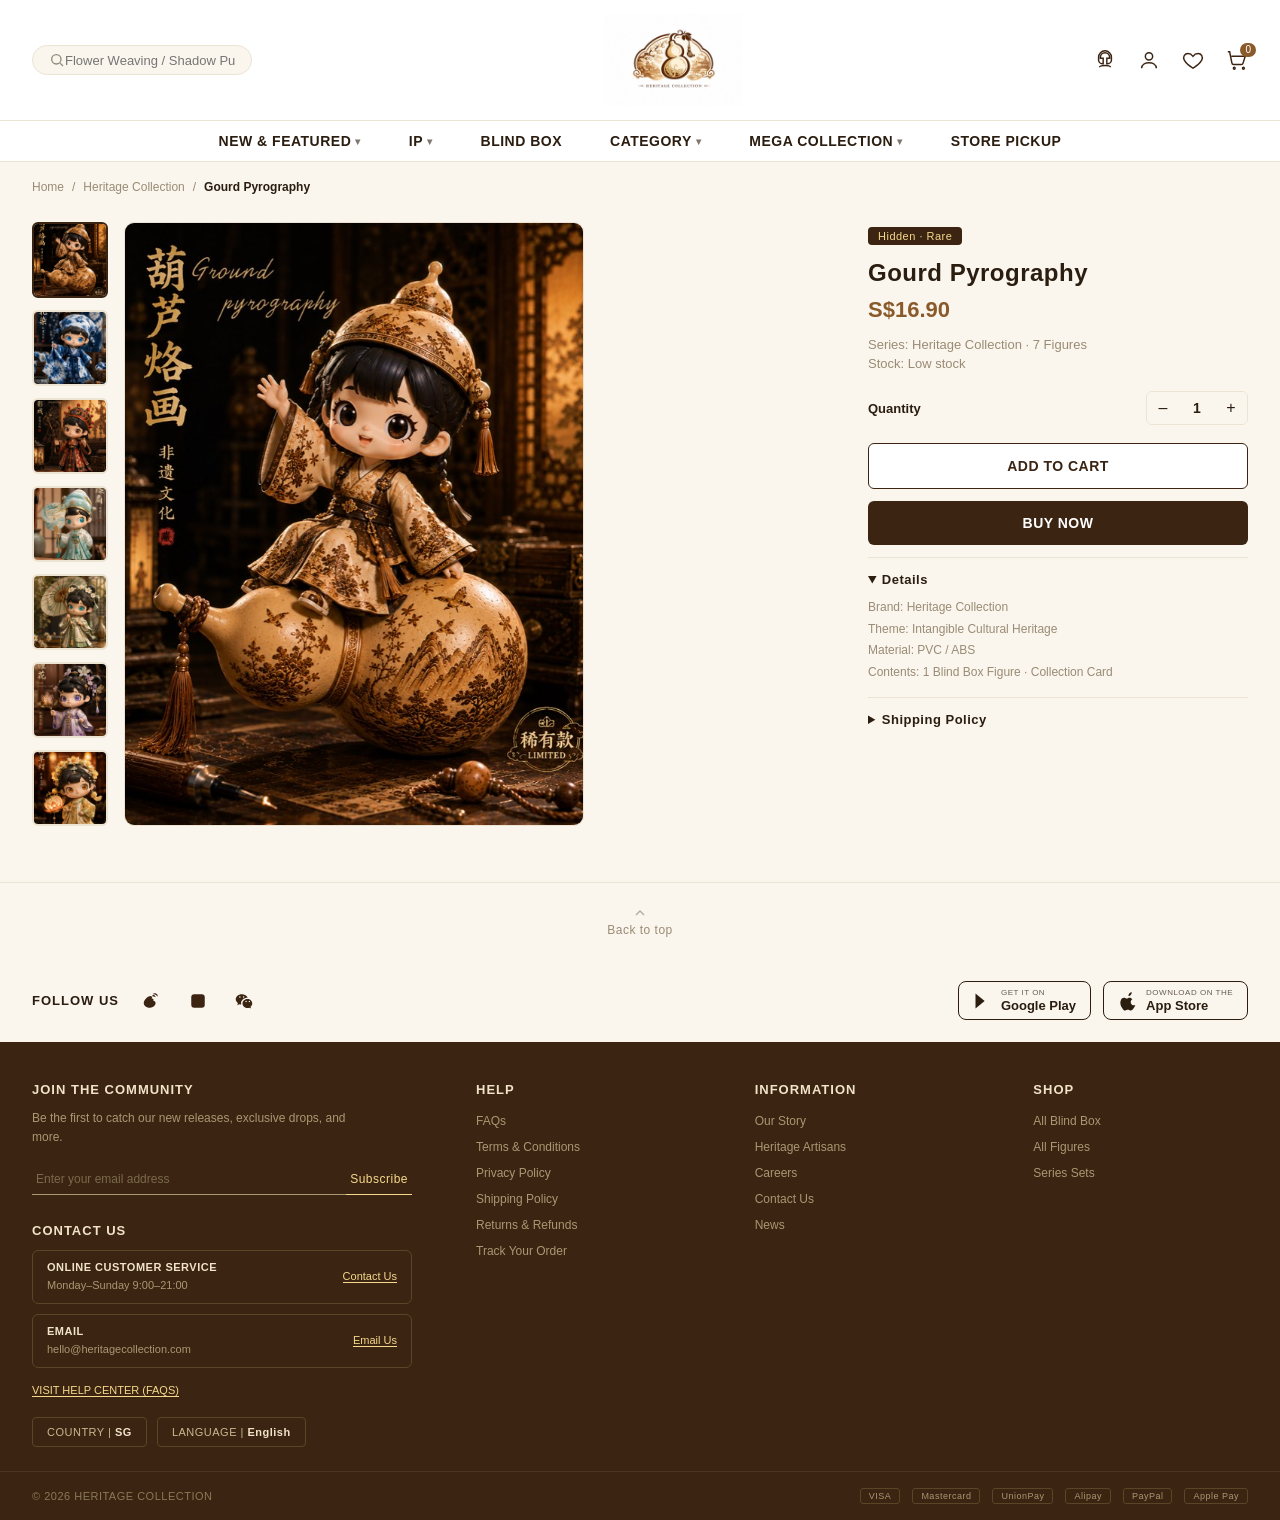
==== series.html @ 6947dbf0 "Uniform blind box pricing: every figure S$16.90, including the hidden edition" ====
<!DOCTYPE html>
<html lang="en">
<head>
<meta charset="UTF-8">
<meta name="viewport" content="width=device-width, initial-scale=1.0">
<title>Gourd Pyrography Series · HERITAGE COLLECTION</title>
<link rel="stylesheet" href="style.css?v=3">
</head>
<body>

  <header class="site">
    <div class="header-row">
      <div class="search-box">
        <svg viewBox="0 0 24 24" width="16" height="16" fill="none" stroke="currentColor" stroke-width="2"><circle cx="11" cy="11" r="7"/><line x1="21" y1="21" x2="16.65" y2="16.65"/></svg>
        <input type="text" placeholder="Flower Weaving / Shadow Puppetry">
      </div>

      <div class="logo">
        <a href="index.html"><img src="A25DA2EE-7A4B-4C79-8A4E-922E4BA84293.PNG" alt="Heritage Collection"></a>
      </div>

      <div class="header-icons">
        <div class="icon" title="Support">
          <svg viewBox="0 0 24 24" fill="none" stroke="currentColor" stroke-width="1.6"><path d="M12 2a7 7 0 0 0-7 7v3a4 4 0 0 0 4 4h1v-6H7V9a5 5 0 0 1 10 0v1h-3v6h1a4 4 0 0 0 4-4V9a7 7 0 0 0-7-7z"/><path d="M6 20c0-1 2-2 6-2s6 1 6 2"/></svg>
        </div>
        <div class="icon" title="Account">
          <svg viewBox="0 0 24 24" fill="none" stroke="currentColor" stroke-width="1.6"><circle cx="12" cy="8" r="4"/><path d="M4 21c0-4 4-6 8-6s8 2 8 6"/></svg>
        </div>
        <div class="icon" title="Wishlist">
          <svg viewBox="0 0 24 24" fill="none" stroke="currentColor" stroke-width="1.6"><path d="M12 21s-7-4.35-9.5-8.8C.5 8.3 3 5 6.5 5 8.5 5 10.5 6 12 8c1.5-2 3.5-3 5.5-3 3.5 0 6 3.3 4 7.2C19 16.65 12 21 12 21z"/></svg>
        </div>
        <div class="icon" title="Cart">
          <svg viewBox="0 0 24 24" fill="none" stroke="currentColor" stroke-width="1.6"><circle cx="9" cy="21" r="1"/><circle cx="19" cy="21" r="1"/><path d="M2 3h2l2.4 12.2a2 2 0 0 0 2 1.8h8.2a2 2 0 0 0 2-1.6L21 8H6"/></svg>
          <span class="cart-count">0</span>
        </div>
      </div>
    </div>

    <nav class="main-nav">
      <ul class="nav-row">
        <li>NEW & FEATURED <span class="caret">▾</span></li>
        <li>IP <span class="caret">▾</span></li>
        <li>BLIND BOX</li>
        <li>CATEGORY <span class="caret">▾</span></li>
        <li>MEGA COLLECTION <span class="caret">▾</span></li>
        <li>STORE PICKUP</li>
      </ul>
    </nav>
  </header>

  <div class="breadcrumb">
    <a href="index.html">Home</a>
    <span>/</span>
    <a href="index.html">Heritage Collection</a>
    <span>/</span>
    <span class="current" id="crumbCurrent">Gourd Pyrography</span>
  </div>

  <section class="section pdp-section">
    <div class="pdp">
      <div class="pdp-gallery">
        <div class="pdp-thumbs" id="pdpThumbs">
          <button class="pdp-thumb active" data-img="IMG_8674.JPG" data-name="Gourd Pyrography" data-price="S$16.90" data-tag="Hidden · Rare" data-ship="Low stock">
            <img src="IMG_8674.JPG" alt="Gourd Pyrography">
          </button>
          <button class="pdp-thumb" data-img="IMG_8672.JPG" data-name="Tie-dye Art" data-price="S$16.90" data-tag="" data-ship="In stock">
            <img src="IMG_8672.JPG" alt="Tie-dye Art">
          </button>
          <button class="pdp-thumb" data-img="IMG_8673.JPG" data-name="Shadow Puppetry" data-price="S$16.90" data-tag="" data-ship="In stock">
            <img src="IMG_8673.JPG" alt="Shadow Puppetry">
          </button>
          <button class="pdp-thumb" data-img="IMG_8675.JPG" data-name="Lacquer Fan" data-price="S$16.90" data-tag="" data-ship="In stock">
            <img src="IMG_8675.JPG" alt="Lacquer Fan">
          </button>
          <button class="pdp-thumb" data-img="IMG_8676.JPG" data-name="Oil-paper Umbrella" data-price="S$16.90" data-tag="" data-ship="In stock">
            <img src="IMG_8676.JPG" alt="Oil-paper Umbrella">
          </button>
          <button class="pdp-thumb" data-img="IMG_8670.JPG" data-name="Flower Weaving Craft" data-price="S$16.90" data-tag="" data-ship="In stock">
            <img src="IMG_8670.JPG" alt="Flower Weaving Craft">
          </button>
          <button class="pdp-thumb" data-img="IMG_8671.JPG" data-name="Dried Flower Lantern" data-price="S$16.90" data-tag="" data-ship="In stock">
            <img src="IMG_8671.JPG" alt="Dried Flower Lantern">
          </button>
        </div>
        <div class="pdp-main">
          <img id="pdpMainImage" src="IMG_8674.JPG" alt="Gourd Pyrography">
        </div>
      </div>

      <div class="pdp-info">
        <div class="pdp-tag" id="pdpTag">Hidden · Rare</div>
        <h1 id="pdpName">Gourd Pyrography</h1>
        <div class="pdp-price" id="pdpPrice">S$16.90</div>
        <div class="pdp-meta">Series: Heritage Collection · 7 Figures</div>
        <div class="pdp-meta">Stock: <span id="pdpStock">Low stock</span></div>

        <div class="pdp-qty">
          <span>Quantity</span>
          <div class="qty-stepper">
            <button id="qtyMinus">–</button>
            <span id="qtyValue">1</span>
            <button id="qtyPlus">+</button>
          </div>
        </div>

        <button class="pdp-add">ADD TO CART</button>
        <button class="pdp-buy">BUY NOW</button>

        <details class="pdp-details" open>
          <summary>Details</summary>
          <div class="pdp-details-body">
            Brand: Heritage Collection<br>
            Theme: Intangible Cultural Heritage<br>
            Material: PVC / ABS<br>
            Contents: 1 Blind Box Figure · Collection Card
          </div>
        </details>
        <details class="pdp-details">
          <summary>Shipping Policy</summary>
          <div class="pdp-details-body">
            Orders ship within 3–5 business days. Hidden and limited figures may ship separately due to demand.
          </div>
        </details>
      </div>
    </div>
  </section>

  <div class="back-to-top-wrap">
    <a href="#top" class="back-to-top">
      <svg viewBox="0 0 24 24" width="16" height="16" fill="none" stroke="currentColor" stroke-width="2"><path d="M6 15l6-6 6 6"/></svg>
      Back to top
    </a>
  </div>

  <div class="footer-social">
    <div class="follow-us">
      <span>FOLLOW US</span>
      <div class="social-icons">
        <a href="#" title="Weibo"><svg viewBox="0 0 24 24" width="18" height="18" fill="currentColor"><path d="M9.5 21c-4.7 0-8.5-2.6-8.5-6.4 0-2.2 1.4-4.6 3.7-6.6 2.9-2.6 6.1-3.4 7.1-1.8.4.6.3 1.5-.2 2.4 1.1-.2 2 .1 2.3.9.2.5.1 1.1-.3 1.7 1.9.6 3.2 1.9 3.2 3.5 0 3-3.5 6.3-7.3 6.3zm5.6-14.6c-.6-.7-1.7-.9-2.9-.7-.3.1-.5-.2-.3-.5.5-.8 1.4-1.3 2.4-1.2 1.4.1 2.4 1.3 2.3 2.6 0 .3-.4.4-.6.2-.2-.2-.5-.3-.9-.4zm2.6-2.1c-1-1.1-2.6-1.6-4.2-1.3-.4.1-.6-.4-.3-.6 1.1-.8 2.6-1 4-.5 1.6.6 2.6 2.1 2.5 3.7 0 .4-.5.5-.7.2-.3-.5-.7-1-1.3-1.5z"/></svg></a>
        <a href="#" title="Xiaohongshu"><svg viewBox="0 0 24 24" width="18" height="18" fill="currentColor"><rect x="3" y="3" width="18" height="18" rx="4"/></svg></a>
        <a href="#" title="WeChat"><svg viewBox="0 0 24 24" width="18" height="18" fill="currentColor"><path d="M9 3C4.6 3 1 5.9 1 9.5c0 2 1.1 3.8 2.9 5L3 17.5l2.6-1.3c.7.2 1.5.3 2.3.3h.4a6 6 0 01-.2-1.5C8.1 10.9 12 7.7 16.6 7.7h.3C15.9 4.9 12.7 3 9 3zm-2.5 4.8a1 1 0 110-2 1 1 0 010 2zm5 0a1 1 0 110-2 1 1 0 010 2zM17 9.2c-3.9 0-7 2.7-7 6s3.1 6 7 6c.8 0 1.6-.1 2.3-.3L21.5 22l-.8-2.4C22.2 18.5 23 16.9 23 15.2c0-3.3-3.1-6-6-6zm-2.2 4.3a.9.9 0 110-1.8.9.9 0 010 1.8zm4.4 0a.9.9 0 110-1.8.9.9 0 010 1.8z"/></svg></a>
      </div>
    </div>
    <div class="app-badges">
      <div class="app-badge">
        <svg viewBox="0 0 24 24" width="20" height="20" fill="currentColor"><path d="M3 3l11 9-11 9V3z"/></svg>
        <div><span class="app-badge-eyebrow">GET IT ON</span><span class="app-badge-name">Google Play</span></div>
      </div>
      <div class="app-badge">
        <svg viewBox="0 0 24 24" width="20" height="20" fill="currentColor"><path d="M16.5 1.5c.1 1.1-.3 2.2-1 3-.7.9-1.9 1.6-3 1.5-.1-1.1.4-2.2 1-3 .8-.9 2-1.5 3-1.5zM20.8 17c-.5 1.2-1.1 2.3-1.9 3.4-1 1.4-2.1 3.1-3.6 3.1-1.3 0-1.7-.9-3.3-.9-1.6 0-2 .8-3.3.9-1.5.1-2.6-1.5-3.6-2.9C3 17.9 2 13.6 3.5 10.7c.8-1.5 2.1-2.5 3.6-2.5 1.4 0 2.3.9 3.4.9 1.1 0 1.8-.9 3.4-.9 1.2 0 2.5.7 3.4 1.8-3 1.7-2.5 5.9.5 7z"/></svg>
        <div><span class="app-badge-eyebrow">DOWNLOAD ON THE</span><span class="app-badge-name">App Store</span></div>
      </div>
    </div>
  </div>

  <footer>
    <div class="footer-main">
      <div class="footer-col wide">
        <h4>JOIN THE COMMUNITY</h4>
        <p class="footer-copy">Be the first to catch our new releases, exclusive drops, and more.</p>
        <div class="subscribe-row">
          <input type="email" placeholder="Enter your email address">
          <button>Subscribe</button>
        </div>

        <h4 class="contact-heading">CONTACT US</h4>
        <div class="contact-box">
          <div>
            <strong>ONLINE CUSTOMER SERVICE</strong>
            <span>Monday–Sunday 9:00–21:00</span>
          </div>
          <a href="#">Contact Us</a>
        </div>
        <div class="contact-box">
          <div>
            <strong>EMAIL</strong>
            <span>hello@heritagecollection.com</span>
          </div>
          <a href="#">Email Us</a>
        </div>
        <a href="#" class="help-center-link">VISIT HELP CENTER (FAQS)</a>

        <div class="selector-row">
          <button class="selector-btn">COUNTRY | <strong>SG</strong></button>
          <button class="selector-btn">LANGUAGE | <strong>English</strong></button>
        </div>
      </div>

      <div class="footer-col">
        <h4>HELP</h4>
        <ul>
          <li>FAQs</li>
          <li>Terms &amp; Conditions</li>
          <li>Privacy Policy</li>
          <li>Shipping Policy</li>
          <li>Returns &amp; Refunds</li>
          <li>Track Your Order</li>
        </ul>
      </div>

      <div class="footer-col">
        <h4>INFORMATION</h4>
        <ul>
          <li>Our Story</li>
          <li>Heritage Artisans</li>
          <li>Careers</li>
          <li>Contact Us</li>
          <li>News</li>
        </ul>
      </div>

      <div class="footer-col">
        <h4>SHOP</h4>
        <ul>
          <li>All Blind Box</li>
          <li>All Figures</li>
          <li>Series Sets</li>
        </ul>
      </div>
    </div>

    <div class="footer-bottom">
      <span>© 2026 HERITAGE COLLECTION</span>
      <div class="payment-icons">
        <span>VISA</span><span>Mastercard</span><span>UnionPay</span><span>Alipay</span><span>PayPal</span><span>Apple Pay</span>
      </div>
    </div>
  </footer>

<script>
  const thumbs = document.querySelectorAll('.pdp-thumb');
  const mainImage = document.getElementById('pdpMainImage');
  const nameEl = document.getElementById('pdpName');
  const priceEl = document.getElementById('pdpPrice');
  const tagEl = document.getElementById('pdpTag');
  const stockEl = document.getElementById('pdpStock');
  const crumbEl = document.getElementById('crumbCurrent');

  thumbs.forEach(btn => {
    btn.addEventListener('click', () => {
      thumbs.forEach(b => b.classList.remove('active'));
      btn.classList.add('active');

      const { img, name, price, tag, ship } = btn.dataset;
      mainImage.src = img;
      mainImage.alt = name;
      nameEl.textContent = name;
      priceEl.textContent = price;
      stockEl.textContent = ship;
      crumbEl.textContent = name;

      if (tag) {
        tagEl.textContent = tag;
        tagEl.style.display = 'inline-block';
      } else {
        tagEl.style.display = 'none';
      }

      document.title = `${name} · HERITAGE COLLECTION`;
    });
  });

  let qty = 1;
  const qtyValue = document.getElementById('qtyValue');
  document.getElementById('qtyMinus').addEventListener('click', () => {
    qty = Math.max(1, qty - 1);
    qtyValue.textContent = qty;
  });
  document.getElementById('qtyPlus').addEventListener('click', () => {
    qty = Math.min(9, qty + 1);
    qtyValue.textContent = qty;
  });
</script>

</body>
</html>
---- style.css ----
:root{
  --brand-dark:#3b2412;
  --brand:#8a5a2b;
  --brand-light:#c9a15f;
  --cream:#faf6ee;
  --line:#ece3d2;
  --text:#2b1d10;
}
*{box-sizing:border-box;margin:0;padding:0;}
body{
  font-family:"Helvetica Neue",Arial,"PingFang SC",sans-serif;
  color:var(--text);
  background:var(--cream);
}
a{text-decoration:none;color:inherit;}
ul{list-style:none;}

/* ---------- announcement bar ---------- */
.announce{
  background:var(--brand-dark);
  color:#f1e3c9;
  font-size:13px;
  display:flex;
  align-items:center;
  justify-content:center;
  gap:16px;
  padding:8px 12px;
  letter-spacing:.3px;
}
.announce span.icon{opacity:.6;cursor:pointer;}
.announce a{color:#f6d98c;border-bottom:1px solid #f6d98c;}

/* ---------- header ---------- */
header.site{
  background:#fff;
  border-bottom:1px solid var(--line);
  position:sticky;
  top:0;
  z-index:50;
}
.header-row{
  display:flex;
  align-items:center;
  justify-content:space-between;
  padding:14px 32px;
  max-width:1400px;
  margin:0 auto;
}
.search-box{
  display:flex;
  align-items:center;
  background:var(--cream);
  border:1px solid var(--line);
  border-radius:20px;
  padding:6px 16px;
  width:220px;
}
.search-box input{
  border:none;
  background:transparent;
  outline:none;
  font-size:13px;
  width:100%;
  color:var(--text);
}
.search-box svg{flex:none;opacity:.5;}

.logo{
  display:flex;
  align-items:center;
  justify-content:center;
}
.logo img{
  height:92px;
  width:auto;
  display:block;
}

.header-icons{
  display:flex;
  align-items:center;
  gap:22px;
}
.header-icons .icon{
  width:22px;height:22px;
  display:flex;align-items:center;justify-content:center;
  position:relative;
  cursor:pointer;
  color:var(--brand-dark);
}
.header-icons .icon svg{width:22px;height:22px;}
.cart-count{
  position:absolute;top:-6px;right:-8px;
  background:var(--brand);
  color:#fff;
  font-size:10px;
  line-height:1;
  padding:2px 5px;
  border-radius:999px;
}

nav.main-nav{
  border-top:1px solid var(--line);
}
.nav-row{
  max-width:1400px;
  margin:0 auto;
  display:flex;
  justify-content:center;
  gap:48px;
  padding:12px 32px;
}
.nav-row li{
  font-size:14px;
  font-weight:600;
  letter-spacing:.5px;
  color:var(--text);
  display:flex;
  align-items:center;
  gap:4px;
  cursor:pointer;
  white-space:nowrap;
}
.nav-row li:hover{color:var(--brand);}
.nav-row li .caret{font-size:10px;opacity:.6;}
.nav-row li .sub{font-size:10px;font-weight:400;color:#9a8b74;display:block;letter-spacing:.5px;}

/* ---------- hero carousel ---------- */
.hero{
  position:relative;
  max-width:1400px;
  margin:0 auto;
  overflow:hidden;
  background:#000;
}
.hero-track{
  display:flex;
  transition:transform .6s ease;
}
.hero-slide{
  min-width:100%;
  position:relative;
}
.hero-slide img{
  width:100%;
  display:block;
  aspect-ratio:1915/821;
  object-fit:cover;
}
.hero-caption{
  position:absolute;
  left:40px;
  bottom:32px;
  color:#fff;
  font-size:26px;
  font-weight:700;
  text-shadow:0 2px 10px rgba(0,0,0,.5);
  letter-spacing:1px;
}
.hero-arrow{
  position:absolute;
  top:50%;
  transform:translateY(-50%);
  width:36px;height:36px;
  border-radius:50%;
  background:rgba(255,255,255,.85);
  display:flex;align-items:center;justify-content:center;
  cursor:pointer;
  font-size:18px;
  color:var(--brand-dark);
  z-index:5;
  user-select:none;
}
.hero-arrow.prev{left:16px;}
.hero-arrow.next{right:16px;}
.hero-dots{
  position:absolute;
  bottom:16px;
  left:0;right:0;
  display:flex;
  justify-content:center;
  gap:8px;
  z-index:5;
}
.hero-dots span{
  width:22px;height:3px;
  background:rgba(255,255,255,.5);
  cursor:pointer;
  transition:background .3s;
}
.hero-dots span.active{background:#fff;}

/* ---------- section titles ---------- */
.section{
  max-width:1400px;
  margin:0 auto;
  padding:56px 32px;
}
.section-head{
  text-align:center;
  margin-bottom:32px;
}
.section-head h2{
  font-size:26px;
  letter-spacing:2px;
  color:var(--brand-dark);
}
.section-head p{
  margin-top:8px;
  font-size:13px;
  color:#9a8b74;
  letter-spacing:1px;
  text-transform:uppercase;
}

/* ---------- product scroll row ---------- */
.scroll-header{
  display:flex;
  align-items:center;
  justify-content:space-between;
  margin-bottom:20px;
  padding-bottom:14px;
  border-bottom:1px solid var(--line);
}
.scroll-label{
  font-size:20px;
  font-weight:700;
  letter-spacing:.5px;
  color:var(--text);
}
.scroll-label .scroll-sub{
  display:block;
  margin-top:4px;
  font-size:12px;
  font-weight:400;
  letter-spacing:.5px;
  color:#9a8b74;
  text-transform:uppercase;
}
.scroll-nav{
  display:flex;
  gap:10px;
  flex:none;
}
.scroll-arrow{
  width:36px;height:36px;
  border-radius:50%;
  border:1px solid var(--line);
  background:#fff;
  display:flex;align-items:center;justify-content:center;
  cursor:pointer;
  font-size:15px;
  color:var(--brand-dark);
  transition:background .2s, color .2s;
}
.scroll-arrow:hover{background:var(--brand-dark);color:#fff;}

.launch-date{
  font-size:22px;
  font-weight:700;
  color:var(--text);
  margin-bottom:20px;
}

.scroll-row{
  display:flex;
  gap:20px;
  overflow-x:auto;
  scroll-snap-type:x mandatory;
  padding-bottom:8px;
  -webkit-overflow-scrolling:touch;
  scrollbar-width:none;
}
.scroll-row::-webkit-scrollbar{display:none;}

.card{
  background:#fff;
  border:1px solid var(--line);
  border-radius:8px;
  overflow:hidden;
  cursor:pointer;
  transition:transform .25s ease, box-shadow .25s ease;
  position:relative;
  display:block;
  color:inherit;
}
.scroll-row .card{flex:0 0 260px;scroll-snap-align:start;}
.card:hover{
  transform:translateY(-4px);
  box-shadow:0 12px 24px rgba(59,36,18,.12);
}
.card.cover{
  border:2px solid var(--brand);
  box-shadow:0 8px 20px rgba(138,90,43,.18);
}
.card .thumb{
  width:100%;
  aspect-ratio:4/5;
  overflow:hidden;
}
.card .thumb img{
  width:100%;height:100%;
  object-fit:cover;
  display:block;
}
.card .tag{
  position:absolute;
  top:10px;left:10px;
  background:var(--brand-dark);
  color:#f6d98c;
  font-size:11px;
  padding:3px 8px;
  border-radius:4px;
  letter-spacing:.5px;
  z-index:2;
}
.card .info{
  padding:12px 14px 16px;
}
.card .info h3{
  font-size:14px;
  color:var(--text);
  margin-bottom:4px;
}
.card .info p{
  font-size:13px;
  font-weight:600;
  color:var(--brand);
  letter-spacing:.3px;
}

/* ---------- view more / back to top ---------- */
.view-more-wrap{text-align:center;margin-top:36px;}
.view-more-btn{
  display:inline-block;
  border:1px solid var(--brand-dark);
  background:transparent;
  color:var(--brand-dark);
  padding:12px 42px;
  font-size:13px;
  font-weight:700;
  letter-spacing:1px;
  cursor:pointer;
  transition:background .2s,color .2s;
}
.view-more-btn:hover{background:var(--brand-dark);color:#fff;}

.back-to-top-wrap{
  text-align:center;
  padding:22px 0;
  border-top:1px solid var(--line);
}
.back-to-top{
  display:inline-flex;
  flex-direction:column;
  align-items:center;
  gap:2px;
  font-size:12px;
  color:#9a8b74;
  letter-spacing:.5px;
}
.back-to-top svg{opacity:.7;}

/* ---------- social / app row ---------- */
.footer-social{
  display:flex;
  align-items:center;
  justify-content:space-between;
  max-width:1400px;
  margin:0 auto;
  padding:22px 32px;
  flex-wrap:wrap;
  gap:20px;
}
.follow-us{display:flex;align-items:center;gap:16px;}
.follow-us > span{font-size:13px;font-weight:700;letter-spacing:1px;color:var(--text);}
.social-icons{display:flex;gap:12px;}
.social-icons a{
  width:34px;height:34px;
  border-radius:50%;
  background:var(--cream);
  display:flex;align-items:center;justify-content:center;
  color:var(--brand-dark);
  transition:background .2s,color .2s;
}
.social-icons a:hover{background:var(--brand-dark);color:#fff;}

.app-badges{display:flex;gap:12px;flex-wrap:wrap;}
.app-badge{
  display:flex;align-items:center;gap:8px;
  border:1px solid var(--text);
  border-radius:8px;
  padding:6px 14px;
  color:var(--text);
}
.app-badge div{display:flex;flex-direction:column;line-height:1.2;}
.app-badge-eyebrow{font-size:8px;letter-spacing:.5px;opacity:.7;}
.app-badge-name{font-size:13px;font-weight:700;}

/* ---------- footer ---------- */
footer{
  background:var(--brand-dark);
  color:#cbb98f;
}
.footer-main{
  max-width:1400px;
  margin:0 auto;
  padding:40px 32px 24px;
  display:flex;
  gap:64px;
  flex-wrap:wrap;
}
.footer-col{flex:1 1 140px;min-width:140px;}
.footer-col.wide{flex:1 1 320px;max-width:380px;}
.footer-col h4{
  font-size:13px;
  color:#f1e3c9;
  margin-bottom:12px;
  letter-spacing:1px;
}
.footer-col ul{display:flex;flex-direction:column;gap:2px;}
.footer-col li{
  font-size:12px;
  line-height:2;
  color:#a99872;
  cursor:pointer;
}
.footer-col li:hover{color:#f1e3c9;}

.footer-copy{
  font-size:12px;
  color:#a99872;
  line-height:1.6;
  margin-bottom:16px;
  max-width:320px;
}
.subscribe-row{display:flex;margin-bottom:28px;}
.subscribe-row input{
  flex:1;
  background:transparent;
  border:none;
  border-bottom:1px solid #a99872;
  padding:8px 4px;
  color:#f1e3c9;
  font-size:12px;
  outline:none;
}
.subscribe-row input::placeholder{color:#7a6a4c;}
.subscribe-row button{
  background:none;
  border:none;
  border-bottom:1px solid #f6d98c;
  color:#f6d98c;
  font-size:12px;
  letter-spacing:.5px;
  padding:8px 4px;
  cursor:pointer;
}

.contact-heading{margin-top:4px;}
.contact-box{
  display:flex;
  justify-content:space-between;
  align-items:center;
  border:1px solid #5a4527;
  border-radius:6px;
  padding:10px 14px;
  margin-bottom:10px;
  gap:12px;
}
.contact-box strong{
  display:block;
  font-size:11px;
  color:#f1e3c9;
  letter-spacing:.5px;
  margin-bottom:2px;
}
.contact-box span{font-size:11px;color:#a99872;}
.contact-box a{
  font-size:11px;
  color:#f6d98c;
  border-bottom:1px solid #f6d98c;
  white-space:nowrap;
}

.help-center-link{
  display:inline-block;
  font-size:11px;
  color:#f6d98c;
  border-bottom:1px solid #f6d98c;
  margin:6px 0 20px;
}

.selector-row{display:flex;gap:10px;flex-wrap:wrap;}
.selector-btn{
  background:none;
  border:1px solid #5a4527;
  color:#cbb98f;
  font-size:11px;
  padding:8px 14px;
  border-radius:4px;
  letter-spacing:.5px;
  cursor:pointer;
}
.selector-btn strong{color:#f1e3c9;}

.footer-bottom{
  border-top:1px solid rgba(255,255,255,.08);
  display:flex;
  align-items:center;
  justify-content:space-between;
  max-width:1400px;
  margin:0 auto;
  font-size:11px;
  padding:16px 32px;
  color:#8a7a56;
  letter-spacing:.5px;
  flex-wrap:wrap;
  gap:10px;
}
.payment-icons{display:flex;gap:12px;flex-wrap:wrap;}
.payment-icons span{
  border:1px solid #5a4527;
  border-radius:3px;
  padding:2px 8px;
  font-size:9px;
  letter-spacing:.5px;
  color:#a99872;
}

/* ---------- series page ---------- */
.breadcrumb{
  max-width:1400px;
  margin:0 auto;
  padding:18px 32px 0;
  display:flex;
  align-items:center;
  gap:8px;
  font-size:12px;
  color:#9a8b74;
  flex-wrap:wrap;
}
.breadcrumb a{color:#9a8b74;}
.breadcrumb a:hover{color:var(--brand);}
.breadcrumb span.current{color:var(--text);font-weight:600;}

/* ---------- product detail (PDP) layout ---------- */
.pdp-section{padding-top:28px;}
.pdp{
  display:flex;
  align-items:flex-start;
  gap:32px;
}

.pdp-gallery{
  display:flex;
  gap:16px;
  flex:1;
  min-width:0;
}
.pdp-thumbs{
  flex:0 0 76px;
  display:flex;
  flex-direction:column;
  gap:12px;
}
.pdp-thumb{
  width:76px;
  height:76px;
  padding:0;
  border:2px solid var(--line);
  border-radius:6px;
  overflow:hidden;
  background:none;
  cursor:pointer;
}
.pdp-thumb img{width:100%;height:100%;object-fit:cover;display:block;}
.pdp-thumb.active{border-color:var(--brand-dark);}

.pdp-main{
  flex:1;
  min-width:0;
  max-width:460px;
  background:var(--cream);
  border:1px solid var(--line);
  border-radius:10px;
  aspect-ratio:4/5;
  display:flex;
  align-items:center;
  justify-content:center;
  overflow:hidden;
}
.pdp-main img{width:100%;height:100%;object-fit:cover;}

.pdp-info{flex:0 0 380px;padding-top:4px;}
.pdp-tag{
  display:inline-block;
  background:var(--brand-dark);
  color:#f6d98c;
  font-size:11px;
  padding:3px 10px;
  border-radius:4px;
  letter-spacing:.5px;
  margin-bottom:14px;
}
.pdp-info h1{font-size:24px;letter-spacing:.5px;color:var(--text);margin-bottom:10px;}
.pdp-price{font-size:22px;font-weight:700;color:var(--brand);margin-bottom:14px;}
.pdp-meta{font-size:13px;color:#9a8b74;margin-bottom:4px;}

.pdp-qty{
  display:flex;
  align-items:center;
  justify-content:space-between;
  margin:20px 0 18px;
  font-size:13px;
  color:var(--text);
  font-weight:600;
}
.qty-stepper{
  display:flex;
  align-items:center;
  border:1px solid var(--line);
  border-radius:6px;
  overflow:hidden;
}
.qty-stepper button{
  width:32px;height:32px;
  border:none;
  background:var(--cream);
  cursor:pointer;
  font-size:16px;
  color:var(--text);
}
.qty-stepper span{
  width:36px;
  text-align:center;
  font-size:14px;
  font-variant-numeric:tabular-nums;
}

.pdp-add,.pdp-buy{
  display:block;
  width:100%;
  padding:14px;
  font-size:14px;
  font-weight:700;
  letter-spacing:.5px;
  border-radius:6px;
  cursor:pointer;
  margin-bottom:12px;
  transition:opacity .2s;
}
.pdp-add{background:#fff;border:1.5px solid var(--brand-dark);color:var(--brand-dark);}
.pdp-buy{background:var(--brand-dark);border:none;color:#fff;}
.pdp-add:hover,.pdp-buy:hover{opacity:.85;}

.pdp-details{
  border-top:1px solid var(--line);
  padding:14px 0;
}
.pdp-details summary{
  font-size:13px;
  font-weight:700;
  letter-spacing:.5px;
  color:var(--text);
  cursor:pointer;
}
.pdp-details-body{
  margin-top:10px;
  font-size:12px;
  line-height:1.8;
  color:#9a8b74;
}

/* ---------- mobile layout (desktop untouched above) ---------- */
@media (max-width: 768px){
  .announce{
    font-size:11px;
    gap:8px;
    padding:8px;
    text-align:center;
  }
  .announce span:not(.icon){
    overflow:hidden;
    text-overflow:ellipsis;
    white-space:nowrap;
    max-width:52vw;
  }

  .header-row{
    flex-wrap:wrap;
    padding:10px 14px;
    gap:10px;
  }
  .logo{order:1;flex:0 0 auto;}
  .logo img{height:44px;}
  .header-icons{
    order:2;
    flex:0 0 auto;
    margin-left:auto;
    gap:14px;
  }
  .header-icons .icon,
  .header-icons .icon svg{width:19px;height:19px;}
  .search-box{
    order:3;
    flex:1 1 100%;
    width:100%;
    padding:6px 10px;
  }
  .search-box input{font-size:12px;}

  .nav-row{
    justify-content:flex-start;
    gap:22px;
    padding:10px 14px;
    overflow-x:auto;
    -webkit-overflow-scrolling:touch;
    scrollbar-width:none;
  }
  .nav-row::-webkit-scrollbar{display:none;}
  .nav-row li{font-size:12px;}

  .hero-slide img{aspect-ratio:4/3;}
  .hero-caption{
    left:14px;
    bottom:14px;
    font-size:14px;
  }
  .hero-arrow{width:24px;height:24px;font-size:12px;}
  .hero-arrow.prev{left:6px;}
  .hero-arrow.next{right:6px;}
  .hero-dots{bottom:8px;}
  .hero-dots span{width:12px;height:2px;}

  .section{padding:36px 16px;}
  .section-head h2{font-size:19px;letter-spacing:1px;}
  .section-head p{font-size:11px;}

  .scroll-header{margin-bottom:14px;padding-bottom:10px;}
  .scroll-label{font-size:15px;}
  .scroll-label .scroll-sub{font-size:10.5px;}
  .scroll-arrow{width:28px;height:28px;font-size:12px;}
  .launch-date{font-size:17px;margin-bottom:14px;}
  .scroll-row{gap:12px;}
  .scroll-row .card{flex-basis:190px;}
  .card .info{padding:8px 10px 12px;}
  .card .info h3{font-size:12.5px;}
  .card .info p{font-size:11px;}
  .card .tag{font-size:9px;padding:2px 5px;}

  .view-more-btn{padding:10px 32px;font-size:12px;}

  .footer-social{
    padding:18px 16px;
    flex-direction:column;
    align-items:flex-start;
    gap:16px;
  }
  .app-badges{width:100%;}
  .app-badge{flex:1 1 auto;justify-content:center;}

  .footer-main{
    padding:28px 16px 16px;
    flex-direction:column;
    gap:28px;
  }
  .footer-col,
  .footer-col.wide{flex:1 1 auto;max-width:none;min-width:0;}
  .contact-box{flex-direction:column;align-items:flex-start;gap:6px;}

  .footer-bottom{
    padding:14px 16px;
    flex-direction:column;
    text-align:center;
    gap:12px;
  }
  .payment-icons{justify-content:center;}

  .breadcrumb{padding:14px 16px 0;font-size:11px;}

  .pdp-section{padding-top:16px;}
  .pdp{
    flex-direction:column;
    gap:16px;
  }
  .pdp-gallery{flex-direction:column;gap:12px;}
  .pdp-main{order:1;border-radius:8px;max-width:none;}
  .pdp-thumbs{
    order:2;
    flex-direction:row;
    overflow-x:auto;
    -webkit-overflow-scrolling:touch;
    scrollbar-width:none;
  }
  .pdp-thumbs::-webkit-scrollbar{display:none;}
  .pdp-thumb{flex:0 0 64px;width:64px;height:64px;}
  .pdp-info{order:3;flex-basis:auto;}
  .pdp-info h1{font-size:19px;}
  .pdp-price{font-size:19px;}
}

@media (max-width: 420px){
  .announce span:not(.icon){max-width:44vw;}
  .scroll-row .card{flex-basis:160px;}
  .scroll-row{gap:10px;}
  .nav-row{gap:16px;}
}
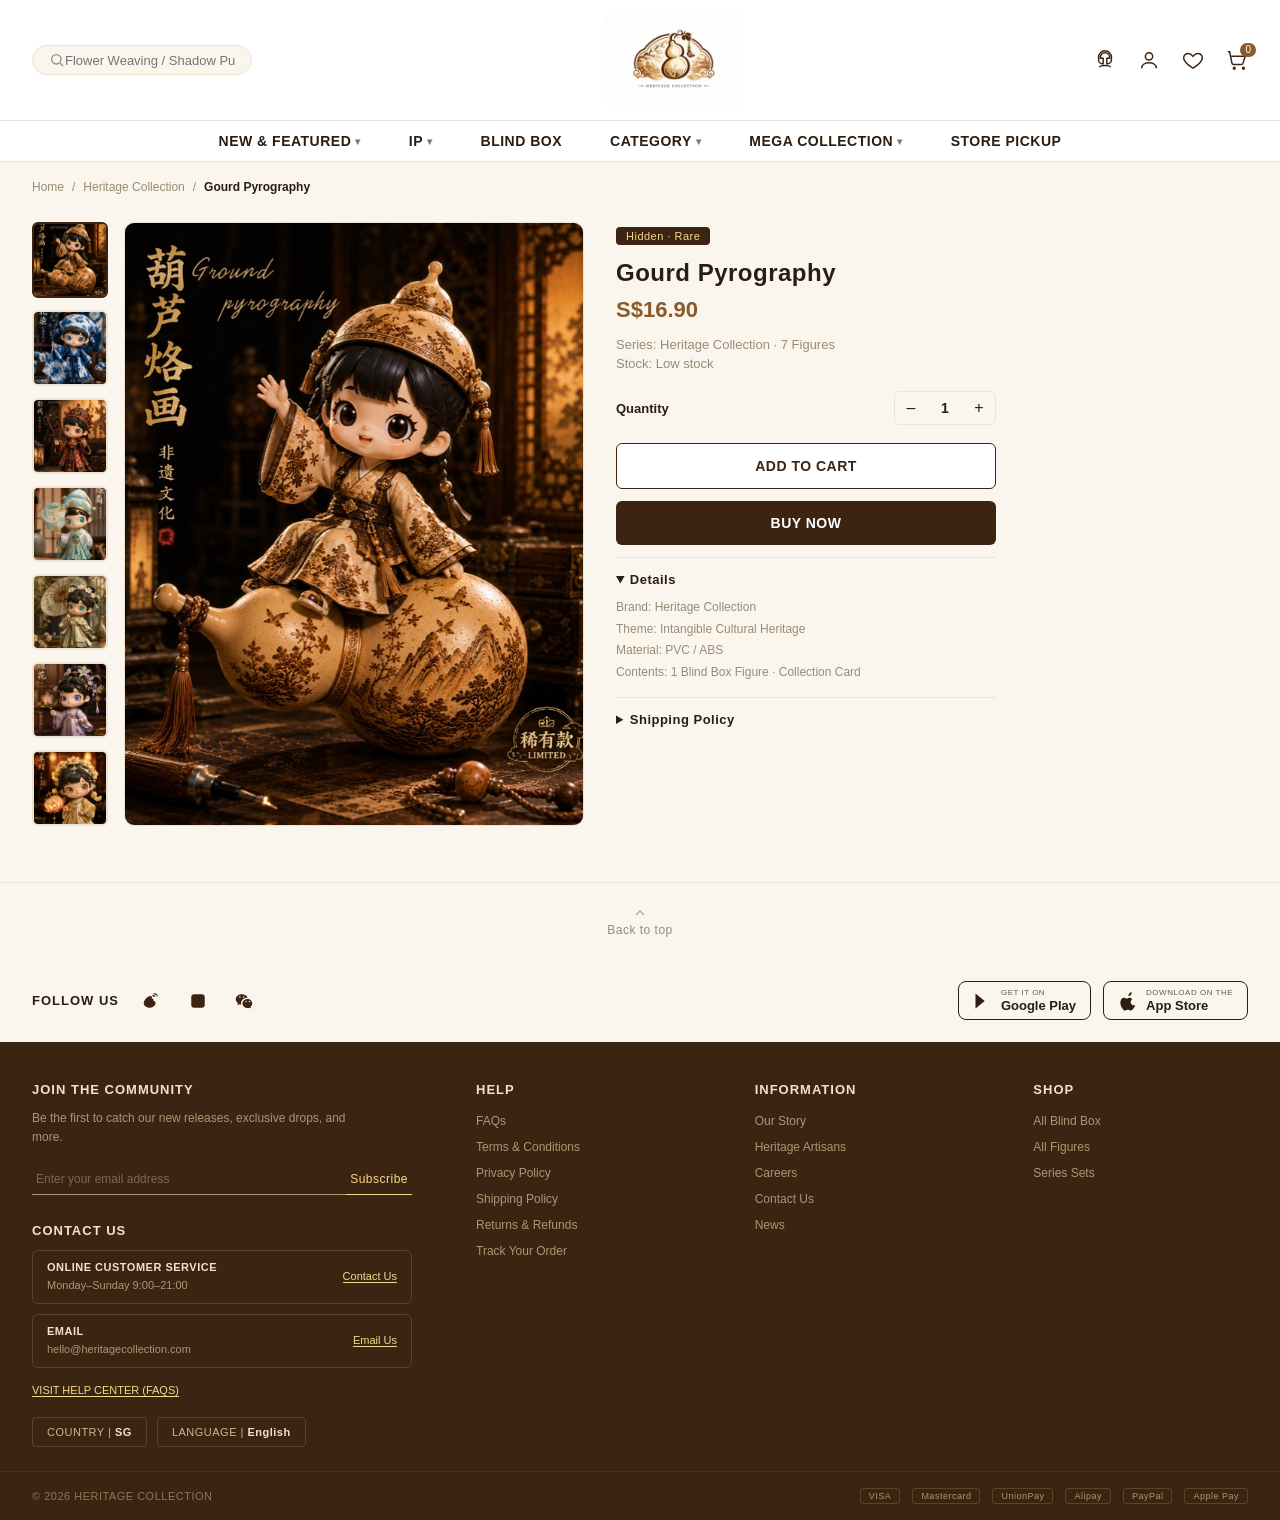
==== commit 00eced06: "Bump stylesheet cache-busting version to v4" ====
--- a/series.html
+++ b/series.html
@@ -4,7 +4,7 @@
 <meta charset="UTF-8">
 <meta name="viewport" content="width=device-width, initial-scale=1.0">
 <title>Gourd Pyrography Series · HERITAGE COLLECTION</title>
-<link rel="stylesheet" href="style.css?v=3">
+<link rel="stylesheet" href="style.css?v=4">
 </head>
 <body>
 
--- a/style.css
+++ b/style.css
@@ -555,7 +555,7 @@
 .pdp-gallery{
   display:flex;
   gap:16px;
-  flex:1;
+  flex:0 1 auto;
   min-width:0;
 }
 .pdp-thumbs{
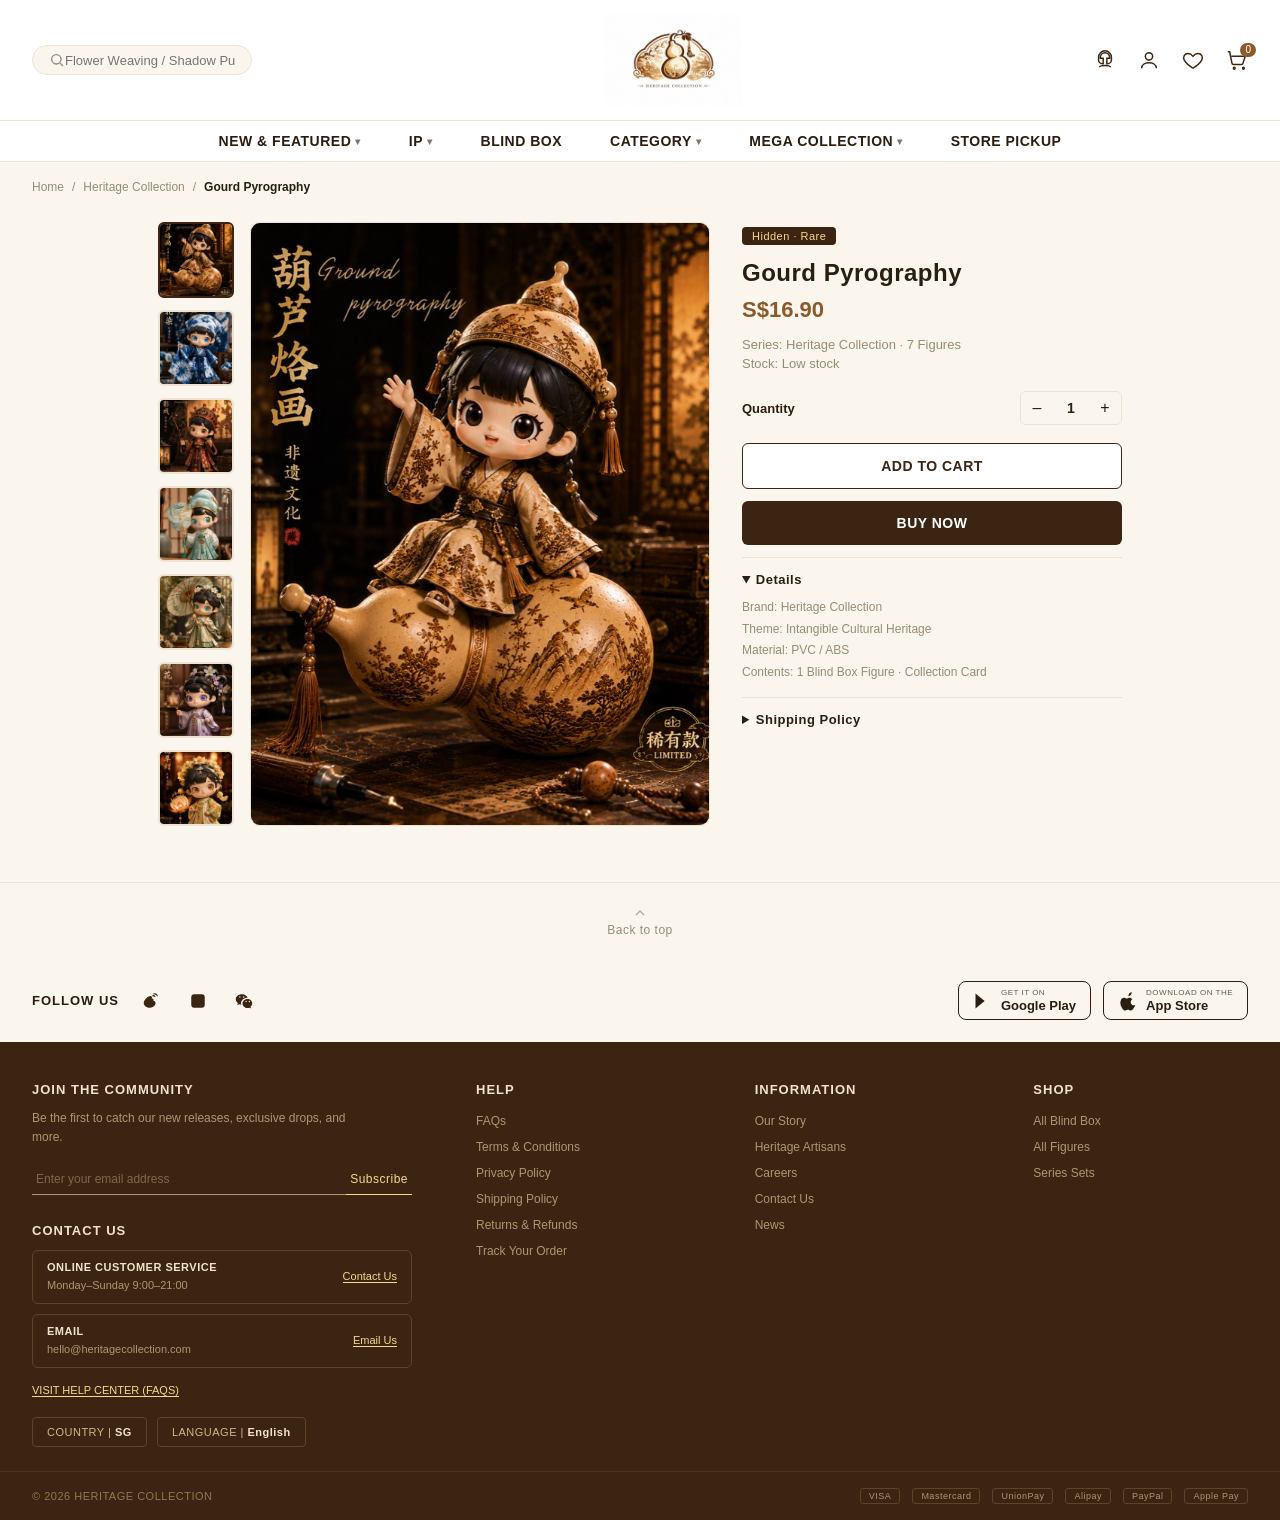
==== commit d6f64a6b: "Bump stylesheet cache-busting version to v5" ====
--- a/series.html
+++ b/series.html
@@ -4,7 +4,7 @@
 <meta charset="UTF-8">
 <meta name="viewport" content="width=device-width, initial-scale=1.0">
 <title>Gourd Pyrography Series · HERITAGE COLLECTION</title>
-<link rel="stylesheet" href="style.css?v=4">
+<link rel="stylesheet" href="style.css?v=5">
 </head>
 <body>
 
--- a/style.css
+++ b/style.css
@@ -549,6 +549,7 @@
 .pdp{
   display:flex;
   align-items:flex-start;
+  justify-content:center;
   gap:32px;
 }
 
